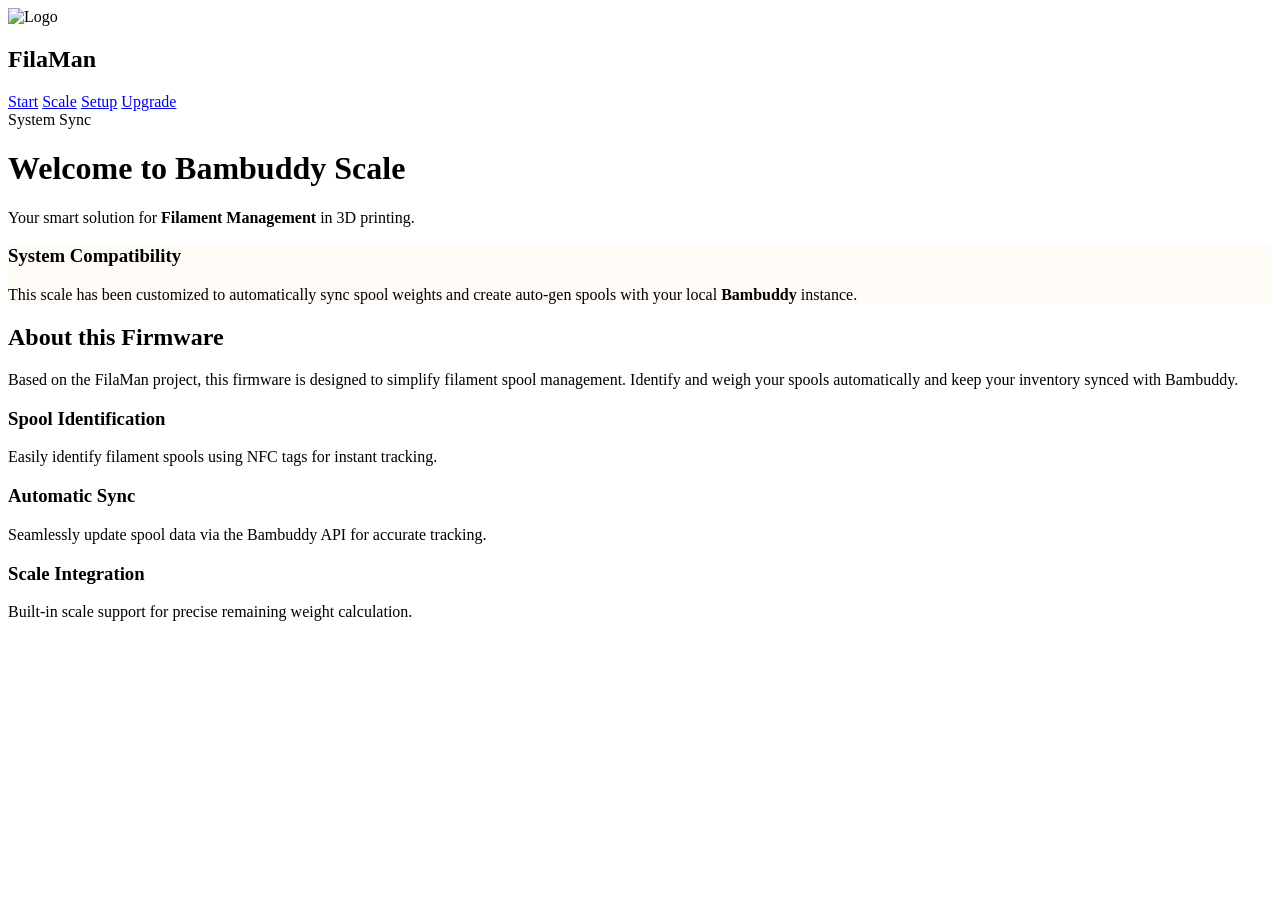
==== data/index.html @ de680b79 "webseiten dateien angepasst" ====
<!DOCTYPE html>
<html lang="en">
<head>
    <meta charset="UTF-8">
    <meta name="viewport" content="width=device-width, initial-scale=1.0">
    <title>FilaMan - Filament Management</title>
    <link rel="icon" type="image/png" href="/favicon.ico">
    <link rel="stylesheet" href="style.css">
</head>
<body>
    <div class="fm-page">
        <aside class="fm-sidebar">
            <div class="sidebar-brand">
                <img src="/logo.png" alt="Logo" class="sidebar-logo">
                <div class="brand-text">
                    <h1>FilaMan <span class="version"></span></h1>
                </div>
            </div>
            <nav class="fm-nav">
                <a href="/" class="active">Start</a>
                <a href="/waage">Scale</a>
                <a href="/setup">Setup</a>
                <a href="/upgrade">Upgrade</a>
            </nav>
            <div class="sidebar-status">
                <div class="status-item">
                    <span class="status-dot" id="filamanDot"></span>
                    <span>System Sync</span>
                </div>
                <div class="status-item">
                    <span id="ramStatus"></span>
                </div>
            </div>
        </aside>

        <main class="fm-main">
            <header>
                <h1>Welcome to Bambuddy Scale</h1>
                <p>Your smart solution for <strong>Filament Management</strong> in 3D printing.</p>
            </header>

            <div class="fm-card" style="border-color: var(--accent-3); background: rgba(247, 200, 106, 0.05);">
                <h3 style="color: var(--accent-3);">System Compatibility</h3>
                <p>
                    This scale has been customized to automatically sync spool weights and create auto-gen spools with your local <strong>Bambuddy</strong> instance.
                </p>
            </div>

            <div class="fm-card">
                <h2>About this Firmware</h2>
                <p>
                    Based on the FilaMan project, this firmware is designed to simplify filament spool management. Identify and weigh your spools 
                    automatically and keep your inventory synced with Bambuddy.
                </p>
            </div>

            <div class="features-grid">
                <div class="fm-card fm-card-hover">
                    <h3>Spool Identification</h3>
                    <p>Easily identify filament spools using NFC tags for instant tracking.</p>
                </div>
                <div class="fm-card fm-card-hover">
                    <h3>Automatic Sync</h3>
                    <p>Seamlessly update spool data via the Bambuddy API for accurate tracking.</p>
                </div>
                <div class="fm-card fm-card-hover">
                    <h3>Scale Integration</h3>
                    <p>Built-in scale support for precise remaining weight calculation.</p>
                </div>
            </div>
        </main>
    </div>

    <script>
        // Fetch Version
        fetch('/api/version')
            .then(response => response.json())
            .then(data => {
                const versionSpan = document.querySelector('.version');
                if (versionSpan) versionSpan.textContent = 'v' + data.version;
            })
            .catch(error => console.error('Error fetching version:', error));

        // WebSocket handling
        let ws = null;
        function connectWebSocket() {
            ws = new WebSocket(`ws://${window.location.hostname}/ws`);
            ws.onmessage = (event) => {
                const data = JSON.parse(event.data);
                if (data.type === 'heartbeat') {
                    const dot = document.getElementById('filamanDot');
                    dot.className = data.filaman_connected ? 'status-dot online' : 'status-dot offline';
                    document.getElementById('ramStatus').textContent = data.freeHeap + ' KB free';
                }
            };
            ws.onclose = () => setTimeout(connectWebSocket, 2000);
        }
        connectWebSocket();
        setInterval(() => { if(ws && ws.readyState === WebSocket.OPEN) ws.send(JSON.stringify({type:'heartbeat'})); }, 5000);
    </script>
</body>
</html>
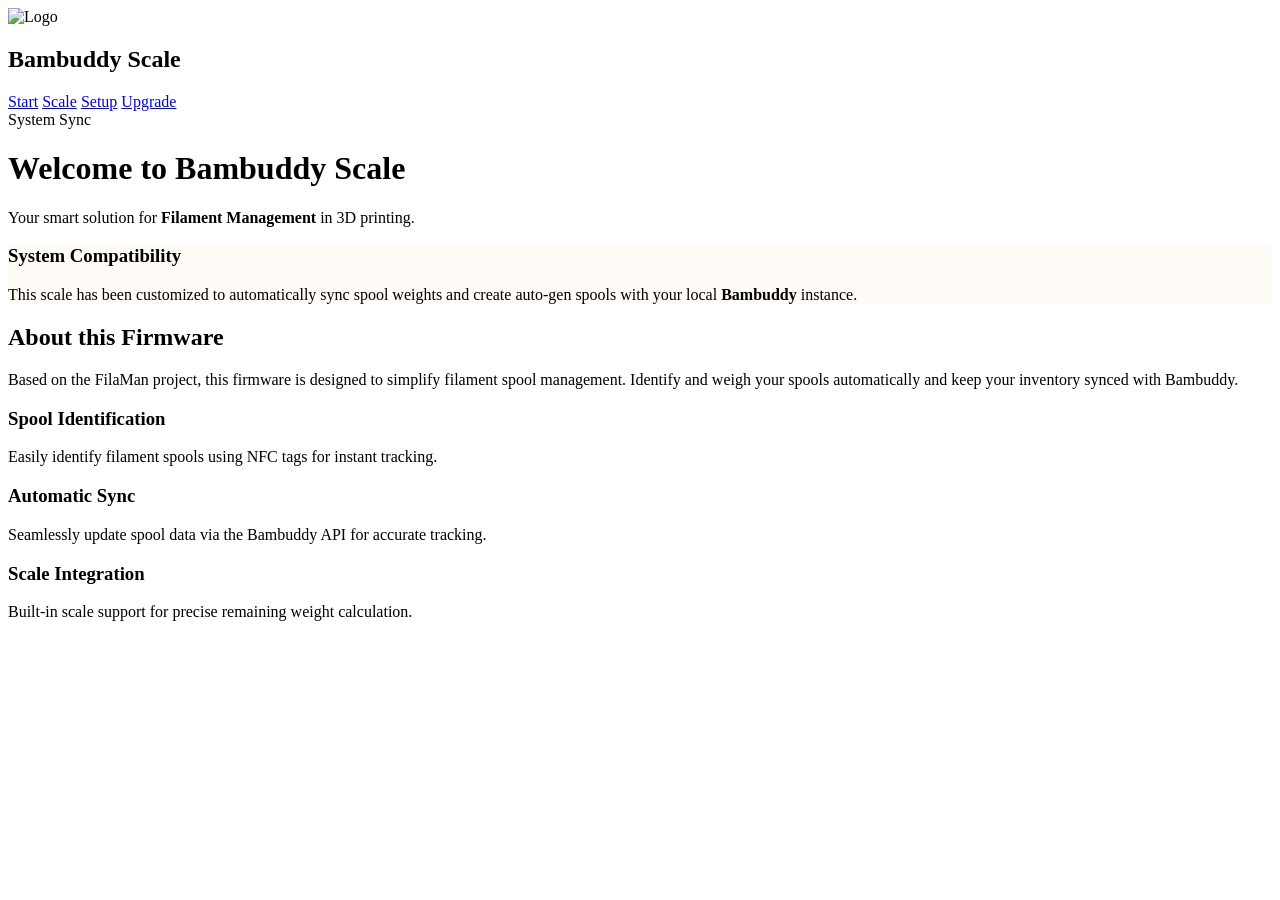
==== commit c255f994: "weitere änderungen" ====
--- a/data/index.html
+++ b/data/index.html
@@ -13,7 +13,7 @@
             <div class="sidebar-brand">
                 <img src="/logo.png" alt="Logo" class="sidebar-logo">
                 <div class="brand-text">
-                    <h1>FilaMan <span class="version"></span></h1>
+                    <h1>Bambuddy Scale <span class="version"></span></h1>
                 </div>
             </div>
             <nav class="fm-nav">
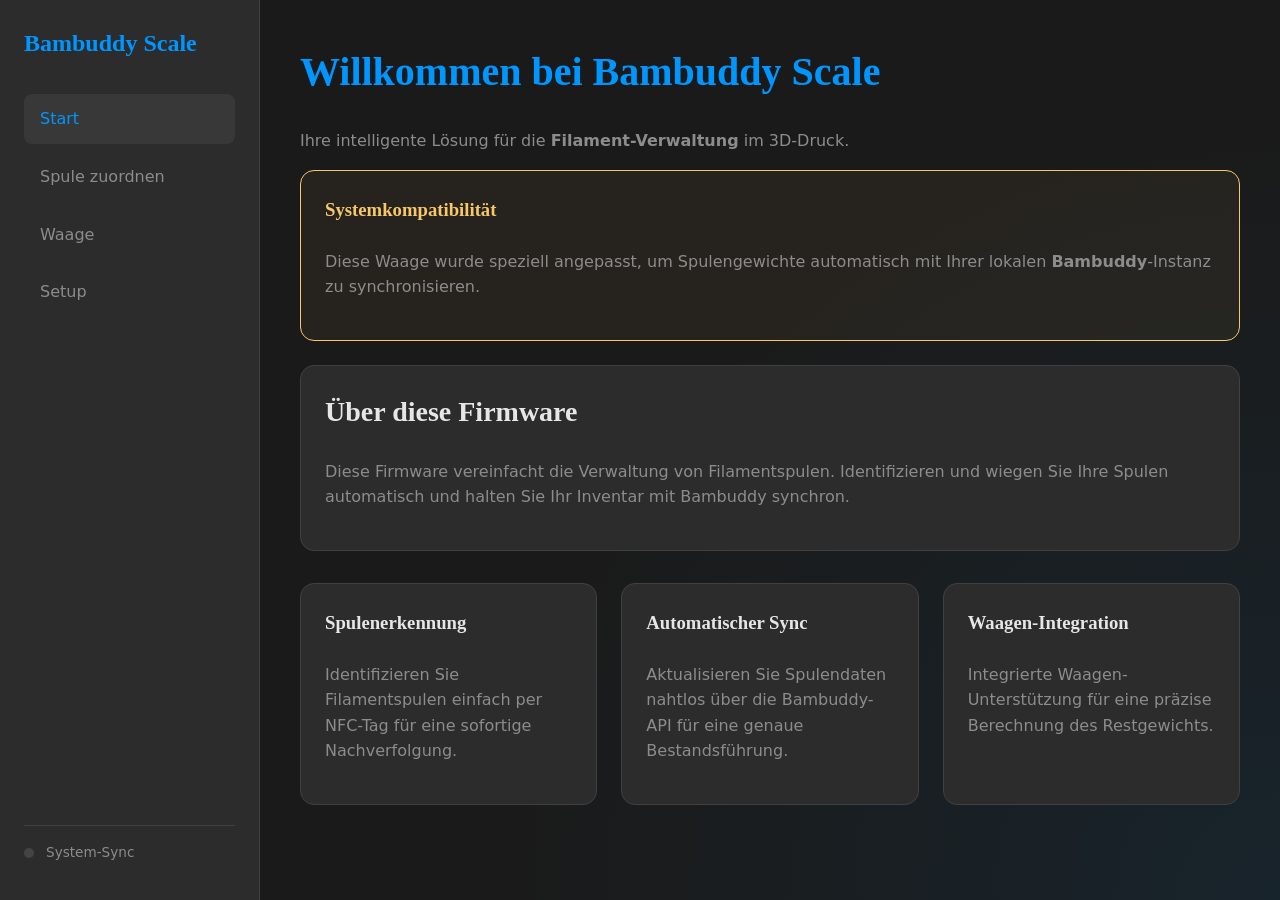
==== commit 999e97f0: "Last commit" ====
--- a/data/index.html
+++ b/data/index.html
@@ -1,9 +1,9 @@
 <!DOCTYPE html>
-<html lang="en">
+<html lang="de">
 <head>
     <meta charset="UTF-8">
     <meta name="viewport" content="width=device-width, initial-scale=1.0">
-    <title>FilaMan - Filament Management</title>
+    <title>Bambuddy Scale - Filament-Verwaltung</title>
     <link rel="icon" type="image/png" href="/favicon.ico">
     <link rel="stylesheet" href="style.css">
 </head>
@@ -11,21 +11,20 @@
     <div class="fm-page">
         <aside class="fm-sidebar">
             <div class="sidebar-brand">
-                <img src="/logo.png" alt="Logo" class="sidebar-logo">
                 <div class="brand-text">
                     <h1>Bambuddy Scale <span class="version"></span></h1>
                 </div>
             </div>
             <nav class="fm-nav">
                 <a href="/" class="active">Start</a>
-                <a href="/waage">Scale</a>
+                <a href="/assign">Spule zuordnen</a>
+                <a href="/waage">Waage</a>
                 <a href="/setup">Setup</a>
-                <a href="/upgrade">Upgrade</a>
             </nav>
             <div class="sidebar-status">
                 <div class="status-item">
                     <span class="status-dot" id="filamanDot"></span>
-                    <span>System Sync</span>
+                    <span>System-Sync</span>
                 </div>
                 <div class="status-item">
                     <span id="ramStatus"></span>
@@ -35,37 +34,35 @@
 
         <main class="fm-main">
             <header>
-                <h1>Welcome to Bambuddy Scale</h1>
-                <p>Your smart solution for <strong>Filament Management</strong> in 3D printing.</p>
+                <h1>Willkommen bei Bambuddy Scale</h1>
+                <p>Ihre intelligente Lösung für die <strong>Filament-Verwaltung</strong> im 3D-Druck.</p>
             </header>
 
             <div class="fm-card" style="border-color: var(--accent-3); background: rgba(247, 200, 106, 0.05);">
-                <h3 style="color: var(--accent-3);">System Compatibility</h3>
+                <h3 style="color: var(--accent-3);">Systemkompatibilität</h3>
                 <p>
-                    This scale has been customized to automatically sync spool weights and create auto-gen spools with your local <strong>Bambuddy</strong> instance.
+                    Diese Waage wurde speziell angepasst, um Spulengewichte automatisch mit Ihrer lokalen <strong>Bambuddy</strong>-Instanz zu synchronisieren.
                 </p>
             </div>
 
             <div class="fm-card">
-                <h2>About this Firmware</h2>
-                <p>
-                    Based on the FilaMan project, this firmware is designed to simplify filament spool management. Identify and weigh your spools 
-                    automatically and keep your inventory synced with Bambuddy.
-                </p>
+                <h2>Über diese Firmware</h2>
+                <p>Diese Firmware vereinfacht die Verwaltung von Filamentspulen. Identifizieren und wiegen Sie Ihre Spulen 
+                    automatisch und halten Sie Ihr Inventar mit Bambuddy synchron.</p>
             </div>
 
             <div class="features-grid">
                 <div class="fm-card fm-card-hover">
-                    <h3>Spool Identification</h3>
-                    <p>Easily identify filament spools using NFC tags for instant tracking.</p>
+                    <h3>Spulenerkennung</h3>
+                    <p>Identifizieren Sie Filamentspulen einfach per NFC-Tag für eine sofortige Nachverfolgung.</p>
                 </div>
                 <div class="fm-card fm-card-hover">
-                    <h3>Automatic Sync</h3>
-                    <p>Seamlessly update spool data via the Bambuddy API for accurate tracking.</p>
+                    <h3>Automatischer Sync</h3>
+                    <p>Aktualisieren Sie Spulendaten nahtlos über die Bambuddy-API für eine genaue Bestandsführung.</p>
                 </div>
                 <div class="fm-card fm-card-hover">
-                    <h3>Scale Integration</h3>
-                    <p>Built-in scale support for precise remaining weight calculation.</p>
+                    <h3>Waagen-Integration</h3>
+                    <p>Integrierte Waagen-Unterstützung für eine präzise Berechnung des Restgewichts.</p>
                 </div>
             </div>
         </main>
--- a/data/style.css
+++ b/data/style.css
@@ -0,0 +1,292 @@
+:root {
+    --bg: #1a1a1a;
+    --bg-elevated: #2c2c2c;
+    --bg-soft: #383838;
+    --text: #e6e6e6;
+    --text-muted: #8c8c8c;
+    --accent: #0096FF; /* Bambu-style Blue */
+    --accent-2: #4ab3ff;
+    --accent-3: #f7c86a;
+    --border: #404040;
+    --error-text: #fca5a5;
+    --success-text: #86efac;
+    --radius-md: 14px;
+    --radius-sm: 8px;
+    --radius-pill: 999px;
+    --font-sans: system-ui, -apple-system, "Segoe UI", Roboto, sans-serif;
+    --font-serif: "Georgia", serif;
+    --sidebar-width: 260px;
+    --sidebar-collapsed: 82px;
+}
+
+* {
+    box-sizing: border-box;
+    margin: 0;
+    padding: 0;
+}
+
+body {
+    font-family: var(--font-sans);
+    background-color: var(--bg);
+    background-image: radial-gradient(circle at 100% 100%, rgba(0, 150, 255, 0.08) 0%, transparent 50%);
+    color: var(--text);
+    line-height: 1.6;
+    min-height: 100vh;
+}
+
+/* Layout Structure */
+.fm-page {
+    display: grid;
+    grid-template-columns: var(--sidebar-width) 1fr;
+    min-height: 100vh;
+}
+
+.fm-sidebar {
+    background: var(--bg-elevated);
+    border-right: 1px solid var(--border);
+    padding: 1.5rem;
+    display: flex;
+    flex-direction: column;
+    gap: 2rem;
+    position: sticky;
+    top: 0;
+    height: 100vh;
+    z-index: 100;
+}
+
+.fm-main {
+    padding: 2.5rem;
+    max-width: 1200px;
+    width: 100%;
+    margin: 0 auto;
+}
+
+/* Sidebar Components */
+.sidebar-brand {
+    display: flex;
+    align-items: center;
+    gap: 1rem;
+}
+
+.sidebar-logo {
+    width: 40px;
+    height: auto;
+}
+
+.brand-text h1 {
+    font-family: var(--font-serif);
+    font-size: 1.5rem;
+    color: var(--accent);
+    margin: 0;
+}
+
+.brand-text .version {
+    font-size: 0.7rem;
+    color: var(--text-muted);
+    font-family: var(--font-sans);
+    font-weight: normal;
+}
+
+.fm-nav {
+    display: flex;
+    flex-direction: column;
+    gap: 0.5rem;
+}
+
+.fm-nav a {
+    color: var(--text-muted);
+    text-decoration: none;
+    padding: 0.75rem 1rem;
+    border-radius: var(--radius-sm);
+    transition: all 0.2s;
+    font-weight: 500;
+}
+
+.fm-nav a:hover, .fm-nav a.active {
+    background: var(--bg-soft);
+    color: var(--accent);
+}
+
+.sidebar-status {
+    margin-top: auto;
+    display: flex;
+    flex-direction: column;
+    gap: 0.75rem;
+    padding-top: 1rem;
+    border-top: 1px solid var(--border);
+}
+
+.status-item {
+    display: flex;
+    align-items: center;
+    gap: 0.75rem;
+    font-size: 0.85rem;
+    color: var(--text-muted);
+}
+
+.status-dot {
+    width: 10px;
+    height: 10px;
+    border-radius: 50%;
+    background: #444;
+}
+
+.status-dot.online { background: var(--success-text); box-shadow: 0 0 10px var(--success-text); }
+.status-dot.offline { background: var(--error-text); }
+
+/* UI Components */
+h1, h2, h3 {
+    font-family: var(--font-serif);
+    margin-bottom: 1.5rem;
+}
+
+h1 { font-size: 2.5rem; color: var(--accent); }
+h2 { font-size: 1.75rem; }
+
+p {
+    margin-bottom: 1rem;
+    color: var(--text-muted);
+}
+
+.fm-card {
+    background: var(--bg-elevated);
+    border: 1px solid var(--border);
+    border-radius: var(--radius-md);
+    padding: 1.5rem;
+    margin-bottom: 1.5rem;
+}
+
+.fm-card-hover:hover {
+    border-color: var(--accent);
+    transform: translateY(-2px);
+    transition: all 0.3s ease;
+}
+
+.fm-btn {
+    display: inline-flex;
+    align-items: center;
+    justify-content: center;
+    padding: 0.75rem 1.5rem;
+    border-radius: var(--radius-pill);
+    font-weight: 600;
+    cursor: pointer;
+    transition: all 0.2s;
+    border: none;
+    font-family: var(--font-sans);
+    text-decoration: none;
+    gap: 0.5rem;
+}
+
+.fm-btn-primary {
+    background: var(--accent);
+    color: var(--bg);
+    box-shadow: 0 0 20px rgba(0, 150, 255, 0.2);
+}
+
+.fm-btn-primary:hover {
+    transform: scale(1.02);
+    box-shadow: 0 0 30px rgba(0, 150, 255, 0.4);
+}
+
+.fm-btn-outline {
+    background: transparent;
+    border: 1px solid var(--border);
+    color: var(--text);
+}
+
+.fm-btn-outline:hover {
+    background: var(--bg-soft);
+    border-color: var(--accent);
+}
+
+.fm-btn-danger {
+    background: rgba(252, 165, 165, 0.1);
+    border: 1px solid var(--error-text);
+    color: var(--error-text);
+}
+
+.fm-btn-danger:hover {
+    background: var(--error-text);
+    color: #0c1612;
+}
+
+/* Forms */
+.fm-form-group {
+    margin-bottom: 1.25rem;
+}
+
+.fm-label {
+    display: block;
+    font-size: 0.8rem;
+    color: var(--text-muted);
+    margin-bottom: 0.5rem;
+    text-transform: uppercase;
+    letter-spacing: 0.05em;
+}
+
+.fm-input, .fm-select {
+    width: 100%;
+    background: var(--bg);
+    border: 1px solid var(--border);
+    border-radius: var(--radius-sm);
+    padding: 0.75rem 1rem;
+    color: var(--text);
+    font-family: inherit;
+    transition: border-color 0.2s;
+}
+
+.fm-input:focus, .fm-select:focus {
+    outline: none;
+    border-color: var(--accent);
+}
+
+/* Features Grid */
+.features-grid {
+    display: grid;
+    grid-template-columns: repeat(auto-fit, minmax(280px, 1fr));
+    gap: 1.5rem;
+    margin-top: 2rem;
+}
+
+/* Animations */
+@keyframes pulse {
+    0% { opacity: 1; }
+    50% { opacity: 0.6; }
+    100% { opacity: 1; }
+}
+
+.writing {
+    animation: pulse 1s infinite;
+}
+
+/* Specific component adaptations */
+.tray {
+    background: var(--bg-soft);
+    border-radius: var(--radius-sm);
+    padding: 1rem;
+    margin-top: 1rem;
+}
+
+.status-pill {
+    display: inline-block;
+    padding: 0.25rem 0.75rem;
+    border-radius: var(--radius-pill);
+    font-size: 0.75rem;
+    background: var(--bg-soft);
+    border: 1px solid var(--border);
+}
+
+/* Responsive */
+@media (max-width: 900px) {
+    .fm-page {
+        grid-template-columns: 1fr;
+    }
+    .fm-sidebar {
+        height: auto;
+        position: relative;
+        padding: 1rem;
+    }
+    .fm-main {
+        padding: 1.5rem;
+    }
+}
